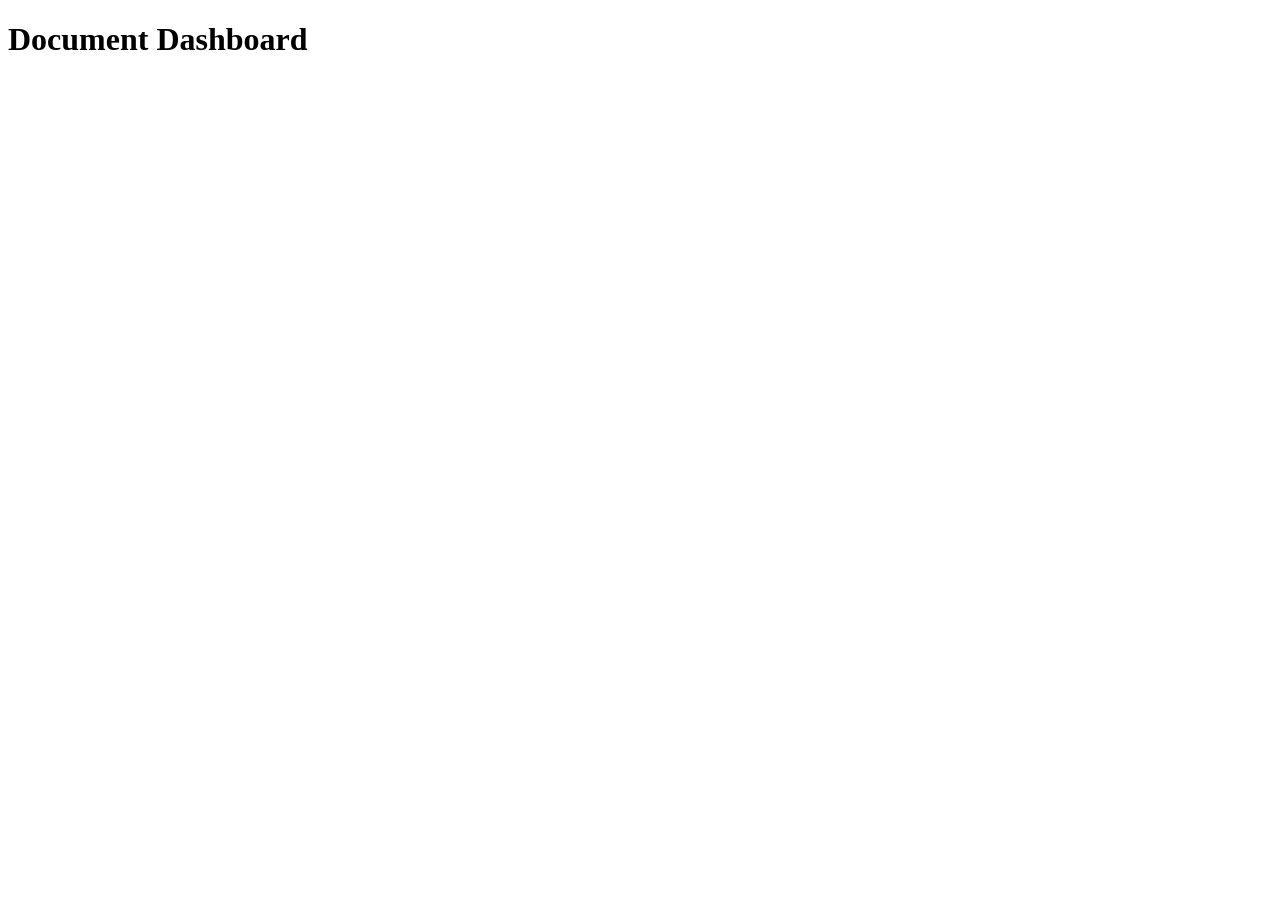
==== ui/html/index.html @ 3d8fd388 "Sprint 2: Web-UI, dashboard & detail pages" ====
<!DOCTYPE html>
<html lang="en">
<head>
    <meta charset="UTF-8">
    <title>Document Dashboard</title>
</head>
<body>
<h1>Document Dashboard</h1>
<ul id="docs"></ul>

<script src="main.js"></script>
</body>
</html>
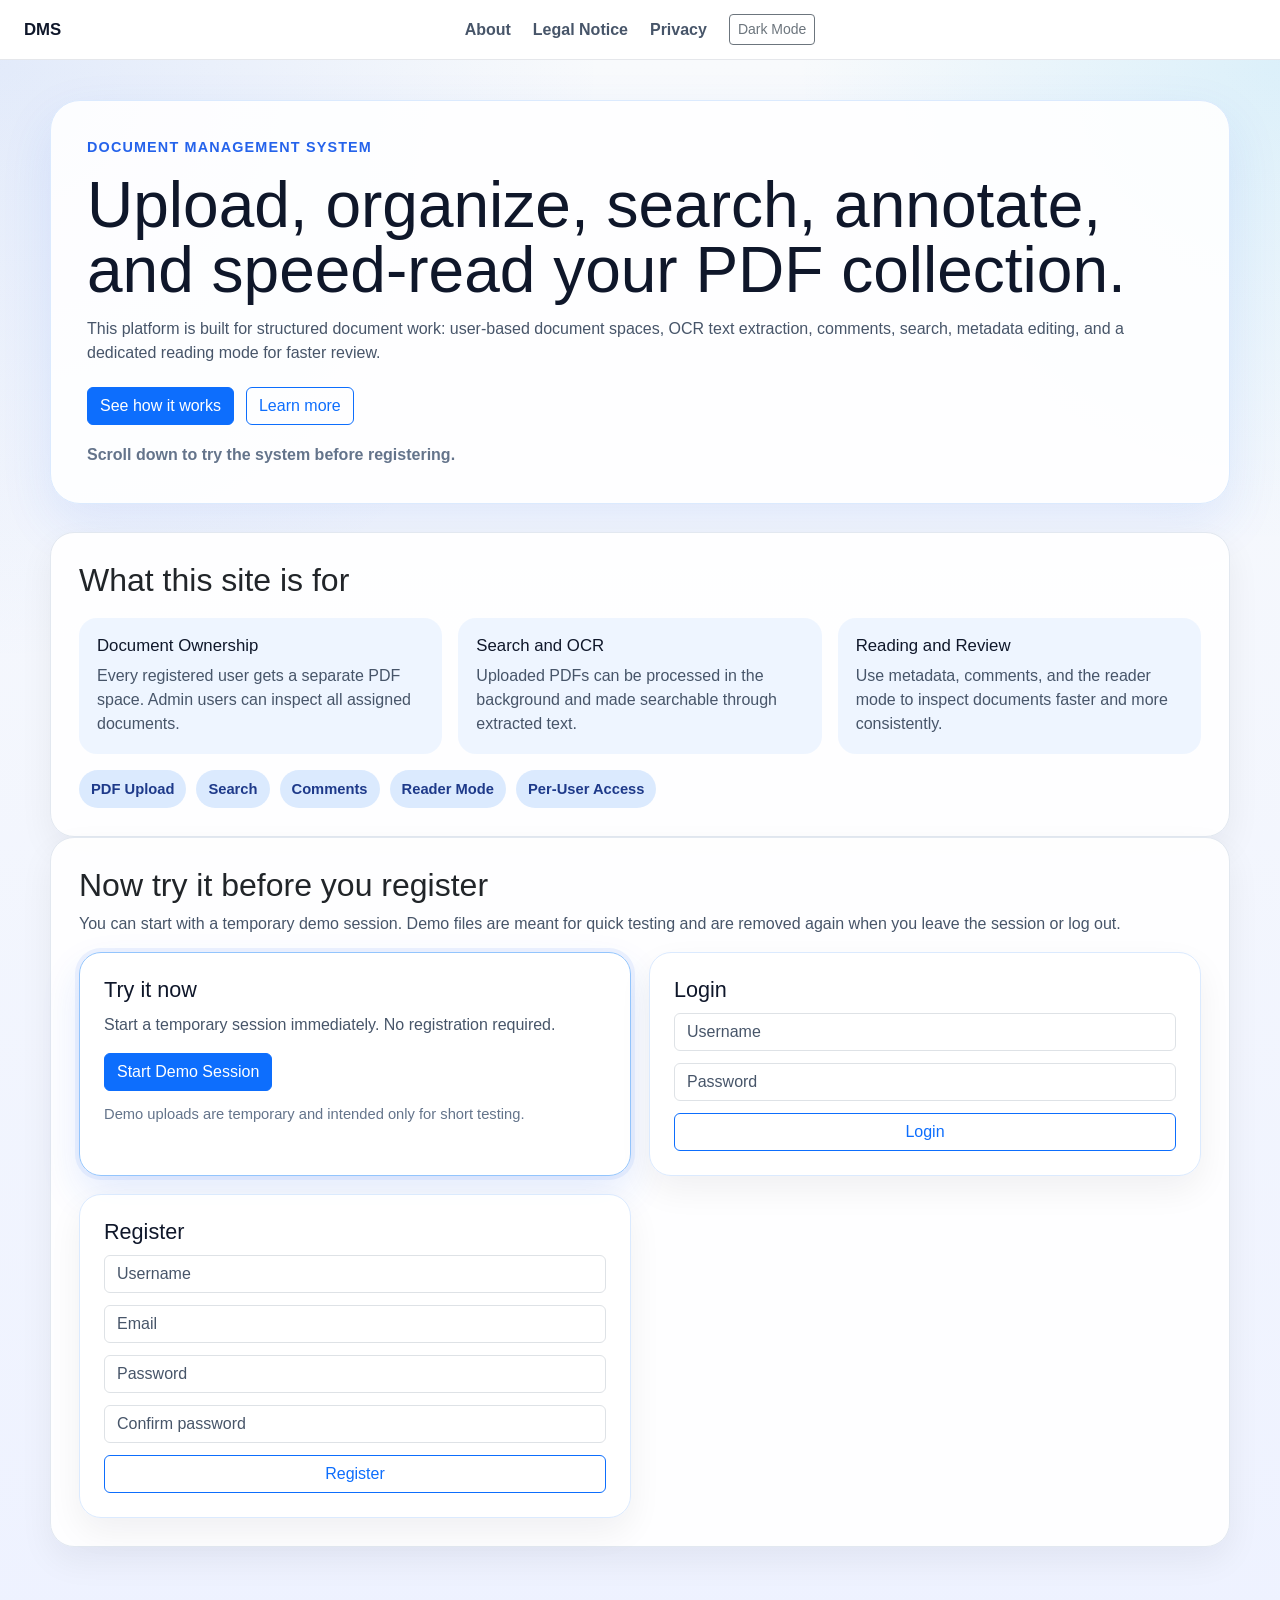
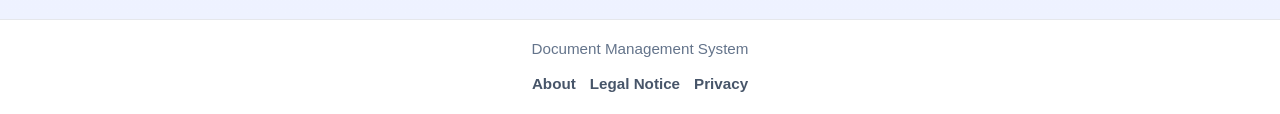
==== commit 63cb0ed7: "minimiale design änderung, search in reader, document access von jeder seite aus, navbar access leic" ====
--- a/ui/html/index.html
+++ b/ui/html/index.html
@@ -2,12 +2,123 @@
 <html lang="en">
 <head>
     <meta charset="UTF-8">
-    <title>Document Dashboard</title>
+    <meta name="viewport" content="width=device-width, initial-scale=1.0">
+    <title>Document Management System</title>
+    <link href="https://cdn.jsdelivr.net/npm/bootstrap@5.3.2/dist/css/bootstrap.min.css" rel="stylesheet">
+    <link rel="stylesheet" href="../css/common.css">
+    <link rel="stylesheet" href="../css/landing.css">
 </head>
-<body>
-<h1>Document Dashboard</h1>
-<ul id="docs"></ul>
+<body class="bg-light">
+<nav class="app-nav">
+    <div class="app-nav-left">
+        <a class="app-brand" href="index.html">DMS</a>
+    </div>
+    <div class="app-nav-right">
+        <div class="app-nav-meta">
+            <a class="app-nav-link" href="about.html">About</a>
+            <a class="app-nav-link" href="impressum.html">Legal Notice</a>
+            <a class="app-nav-link" href="privacy.html">Privacy</a>
+        </div>
+        <button id="themeToggleBtn" class="btn btn-outline-secondary btn-sm" type="button">Dark Mode</button>
+    </div>
+</nav>
 
-<script src="main.js"></script>
+<main class="landing-shell">
+    <div class="landing-container">
+        <section class="landing-hero">
+            <div class="landing-kicker">Document Management System</div>
+            <h1 class="landing-title">Upload, organize, search, annotate, and speed-read your PDF collection.</h1>
+            <p class="landing-muted">
+                This platform is built for structured document work: user-based document spaces, OCR text extraction,
+                comments, search, metadata editing, and a dedicated reading mode for faster review.
+            </p>
+            <div class="landing-actions">
+                <a class="btn btn-primary" href="#try-now">See how it works</a>
+                <a class="btn btn-outline-primary" href="about.html">Learn more</a>
+            </div>
+            <div class="landing-scroll-note">Scroll down to try the system before registering.</div>
+        </section>
+
+        <section class="landing-section">
+            <h2 class="landing-section-title">What this site is for</h2>
+            <div class="landing-features">
+                <article class="landing-feature">
+                    <h3>Document Ownership</h3>
+                    <p>Every registered user gets a separate PDF space. Admin users can inspect all assigned documents.</p>
+                </article>
+                <article class="landing-feature">
+                    <h3>Search and OCR</h3>
+                    <p>Uploaded PDFs can be processed in the background and made searchable through extracted text.</p>
+                </article>
+                <article class="landing-feature">
+                    <h3>Reading and Review</h3>
+                    <p>Use metadata, comments, and the reader mode to inspect documents faster and more consistently.</p>
+                </article>
+            </div>
+            <div class="landing-chip-row">
+                <span class="landing-chip">PDF Upload</span>
+                <span class="landing-chip">Search</span>
+                <span class="landing-chip">Comments</span>
+                <span class="landing-chip">Reader Mode</span>
+                <span class="landing-chip">Per-User Access</span>
+            </div>
+        </section>
+
+        <section id="try-now" class="landing-section">
+            <h2 class="landing-section-title">Now try it before you register</h2>
+            <p class="landing-muted">
+                You can start with a temporary demo session. Demo files are meant for quick testing and are removed again
+                when you leave the session or log out.
+            </p>
+
+            <div id="authError" class="auth-error"></div>
+
+            <div class="landing-auth-section">
+                <section class="landing-auth-card landing-auth-highlight">
+                    <h3 class="landing-auth-title">Try it now</h3>
+                    <p class="landing-muted">
+                        Start a temporary session immediately. No registration required.
+                    </p>
+                    <button id="tryNowBtn" class="btn btn-primary">Start Demo Session</button>
+                    <div class="landing-demo-note">
+                        Demo uploads are temporary and intended only for short testing.
+                    </div>
+                </section>
+
+                <section class="landing-auth-card">
+                    <h3 class="landing-auth-title">Login</h3>
+                    <form id="loginForm">
+                        <input id="usernameInput" class="form-control" type="text" placeholder="Username" required>
+                        <input id="passwordInput" class="form-control" type="password" placeholder="Password" required>
+                        <button class="btn btn-outline-primary" type="submit">Login</button>
+                    </form>
+                </section>
+
+                <section class="landing-auth-card">
+                    <h3 class="landing-auth-title">Register</h3>
+                    <form id="registerForm">
+                        <input id="registerUsernameInput" class="form-control" type="text" placeholder="Username" required>
+                        <input id="emailInput" class="form-control" type="email" placeholder="Email" required>
+                        <input id="registerPasswordInput" class="form-control" type="password" placeholder="Password" minlength="8" required>
+                        <input id="confirmPasswordInput" class="form-control" type="password" placeholder="Confirm password" minlength="8" required>
+                        <button class="btn btn-outline-primary" type="submit">Register</button>
+                    </form>
+                </section>
+            </div>
+        </section>
+    </div>
+</main>
+
+<footer class="site-footer">
+    <div>Document Management System</div>
+    <div class="site-footer-links">
+        <a class="site-footer-link" href="about.html">About</a>
+        <a class="site-footer-link" href="impressum.html">Legal Notice</a>
+        <a class="site-footer-link" href="privacy.html">Privacy</a>
+    </div>
+</footer>
+
+<script src="../js/auth.js"></script>
+<script src="../js/landing.js"></script>
 </body>
 </html>
--- a/ui/css/common.css
+++ b/ui/css/common.css
@@ -0,0 +1,145 @@
+.app-nav {
+    display: grid;
+    grid-template-columns: minmax(0, 1fr) auto minmax(0, 1fr);
+    align-items: center;
+    gap: 16px;
+    padding: 14px 24px;
+    border-bottom: 1px solid #e5e7eb;
+    background: #ffffff;
+}
+
+.app-nav-left,
+.app-nav-right {
+    display: flex;
+    align-items: center;
+    gap: 22px;
+    flex-wrap: wrap;
+}
+
+.app-nav-left {
+    justify-self: start;
+}
+
+.app-nav-right {
+    justify-self: end;
+}
+
+.app-nav-center {
+    justify-self: center;
+    text-align: center;
+    font-size: 1.1rem;
+    font-weight: 800;
+    color: #2563eb;
+    letter-spacing: 0.04em;
+}
+
+.app-nav-meta {
+    display: flex;
+    align-items: center;
+    gap: 22px;
+    flex-wrap: wrap;
+}
+
+.app-brand {
+    font-size: 1.05rem;
+    font-weight: 700;
+    color: #0f172a;
+    text-decoration: none;
+}
+
+.app-nav-link {
+    color: #475569;
+    text-decoration: none;
+    font-weight: 600;
+}
+
+.app-nav-link:hover {
+    color: #2563eb;
+}
+
+.app-nav-user {
+    color: #475569;
+    font-weight: 600;
+}
+
+.site-footer {
+    display: flex;
+    flex-direction: column;
+    align-items: center;
+    justify-content: center;
+    gap: 12px;
+    flex-wrap: wrap;
+    padding: 18px 24px;
+    border-top: 1px solid #e5e7eb;
+    background: #ffffff;
+    color: #64748b;
+    font-size: 0.95rem;
+}
+
+.site-footer-links {
+    display: flex;
+    gap: 14px;
+    flex-wrap: wrap;
+}
+
+.site-footer-link {
+    color: #475569;
+    text-decoration: none;
+    font-weight: 600;
+}
+
+.site-footer-link:hover {
+    color: #2563eb;
+}
+
+body.dark-mode .app-nav {
+    background: #0b1220;
+    border-color: #1f2937;
+}
+
+body.dark-mode .app-brand,
+body.dark-mode .app-nav-center,
+body.dark-mode .app-nav-link,
+body.dark-mode .app-nav-user {
+    color: #e2e8f0;
+}
+
+body.dark-mode .app-nav-center {
+    color: #7dd3fc;
+}
+
+body.dark-mode .app-nav-link:hover {
+    color: #7dd3fc;
+}
+
+body.dark-mode .site-footer {
+    background: #0b1220;
+    border-color: #1f2937;
+    color: #94a3b8;
+}
+
+body.dark-mode .site-footer-link {
+    color: #e2e8f0;
+}
+
+body.dark-mode .site-footer-link:hover {
+    color: #7dd3fc;
+}
+
+@media (max-width: 768px) {
+    .app-nav {
+        grid-template-columns: 1fr;
+        padding: 12px 16px;
+    }
+
+    .app-nav-left,
+    .app-nav-right,
+    .app-nav-center {
+        justify-self: stretch;
+        text-align: left;
+    }
+
+    .site-footer {
+        padding: 16px;
+    }
+}
--- a/ui/css/landing.css
+++ b/ui/css/landing.css
@@ -0,0 +1,226 @@
+body {
+    font-family: 'Segoe UI', Tahoma, Geneva, Verdana, sans-serif;
+}
+
+body.dark-mode.bg-light {
+    background-color: #0f172a !important;
+}
+
+body.dark-mode {
+    background-color: #0f172a;
+    color: #e2e8f0;
+}
+
+body.dark-mode .landing-shell {
+    background:
+        radial-gradient(circle at top left, rgba(56, 189, 248, 0.14), transparent 30%),
+        radial-gradient(circle at top right, rgba(14, 165, 233, 0.16), transparent 24%),
+        #0f172a;
+}
+
+body.dark-mode .landing-hero,
+body.dark-mode .landing-section,
+body.dark-mode .landing-auth-card {
+    background: rgba(15, 23, 42, 0.84);
+    border-color: #1f2937;
+    box-shadow: 0 20px 44px rgba(2, 6, 23, 0.34);
+}
+
+body.dark-mode .landing-muted,
+body.dark-mode .landing-feature p,
+body.dark-mode .landing-scroll-note {
+    color: #94a3b8;
+}
+
+body.dark-mode .landing-title,
+body.dark-mode .landing-section-title,
+body.dark-mode .landing-auth-title,
+body.dark-mode .landing-feature h3 {
+    color: #e2e8f0;
+}
+
+body.dark-mode .landing-chip {
+    background: #1e293b;
+    color: #e2e8f0;
+}
+
+body.dark-mode .landing-auth-card .form-control {
+    background-color: #0b1220;
+    color: #e2e8f0;
+    border-color: #334155;
+}
+
+body.dark-mode .landing-auth-card .form-control::placeholder {
+    color: #94a3b8;
+    opacity: 1;
+}
+
+.landing-shell {
+    background:
+        radial-gradient(circle at top left, rgba(37, 99, 235, 0.1), transparent 30%),
+        radial-gradient(circle at top right, rgba(14, 165, 233, 0.12), transparent 24%),
+        linear-gradient(180deg, #f8fafc 0%, #eef2ff 100%);
+    padding: 40px 20px 72px;
+}
+
+.landing-container {
+    max-width: 1180px;
+    margin: 0 auto;
+}
+
+.landing-hero {
+    border: 1px solid #dbeafe;
+    border-radius: 30px;
+    padding: 36px;
+    background: rgba(255, 255, 255, 0.9);
+    box-shadow: 0 20px 52px rgba(37, 99, 235, 0.1);
+    margin-bottom: 28px;
+}
+
+.landing-kicker {
+    color: #2563eb;
+    text-transform: uppercase;
+    letter-spacing: 0.08em;
+    font-weight: 700;
+    font-size: 0.9rem;
+    margin-bottom: 14px;
+}
+
+.landing-title {
+    margin: 0 0 14px;
+    font-size: clamp(2.3rem, 5vw, 4rem);
+    line-height: 1.02;
+    color: #0f172a;
+}
+
+.landing-muted {
+    color: #475569;
+}
+
+.landing-actions {
+    display: flex;
+    flex-wrap: wrap;
+    gap: 12px;
+    margin-top: 22px;
+}
+
+.landing-scroll-note {
+    margin-top: 18px;
+    color: #64748b;
+    font-weight: 600;
+}
+
+.landing-grid {
+    display: grid;
+    grid-template-columns: repeat(12, 1fr);
+    gap: 20px;
+    margin-bottom: 28px;
+}
+
+.landing-section {
+    grid-column: span 12;
+    border: 1px solid #e2e8f0;
+    border-radius: 24px;
+    padding: 28px;
+    background: rgba(255, 255, 255, 0.94);
+    box-shadow: 0 14px 34px rgba(15, 23, 42, 0.06);
+}
+
+.landing-features {
+    display: grid;
+    grid-template-columns: repeat(3, minmax(0, 1fr));
+    gap: 16px;
+    margin-top: 18px;
+}
+
+.landing-feature {
+    padding: 18px;
+    border-radius: 18px;
+    background: rgba(219, 234, 254, 0.48);
+}
+
+.landing-feature h3 {
+    margin: 0 0 8px;
+    font-size: 1.05rem;
+    color: #0f172a;
+}
+
+.landing-feature p {
+    margin: 0;
+    color: #475569;
+}
+
+.landing-chip-row {
+    display: flex;
+    flex-wrap: wrap;
+    gap: 10px;
+    margin-top: 16px;
+}
+
+.landing-chip {
+    padding: 8px 12px;
+    border-radius: 999px;
+    background: #dbeafe;
+    color: #1e3a8a;
+    font-weight: 700;
+    font-size: 0.92rem;
+}
+
+.landing-auth-section {
+    display: grid;
+    grid-template-columns: repeat(2, minmax(0, 1fr));
+    gap: 18px;
+    align-items: stretch;
+}
+
+.landing-auth-card {
+    border: 1px solid #dbeafe;
+    border-radius: 22px;
+    padding: 24px;
+    background: rgba(255, 255, 255, 0.95);
+    box-shadow: 0 14px 34px rgba(15, 23, 42, 0.06);
+}
+
+.landing-auth-title {
+    margin: 0 0 10px;
+    color: #0f172a;
+    font-size: 1.35rem;
+}
+
+.landing-auth-card form {
+    display: flex;
+    flex-direction: column;
+    gap: 12px;
+}
+
+.landing-auth-card .form-control::placeholder {
+    color: #475569;
+    opacity: 1;
+}
+
+.landing-auth-highlight {
+    border: 1px solid #93c5fd;
+    box-shadow: 0 0 0 4px rgba(37, 99, 235, 0.08), 0 18px 40px rgba(37, 99, 235, 0.12);
+}
+
+.landing-demo-note {
+    margin-top: 12px;
+    font-size: 0.92rem;
+    color: #64748b;
+}
+
+@media (max-width: 992px) {
+    .landing-features,
+    .landing-auth-section {
+        grid-template-columns: 1fr;
+    }
+}
+
+@media (max-width: 600px) {
+    .landing-hero,
+    .landing-section,
+    .landing-auth-card {
+        padding: 20px;
+        border-radius: 20px;
+    }
+}
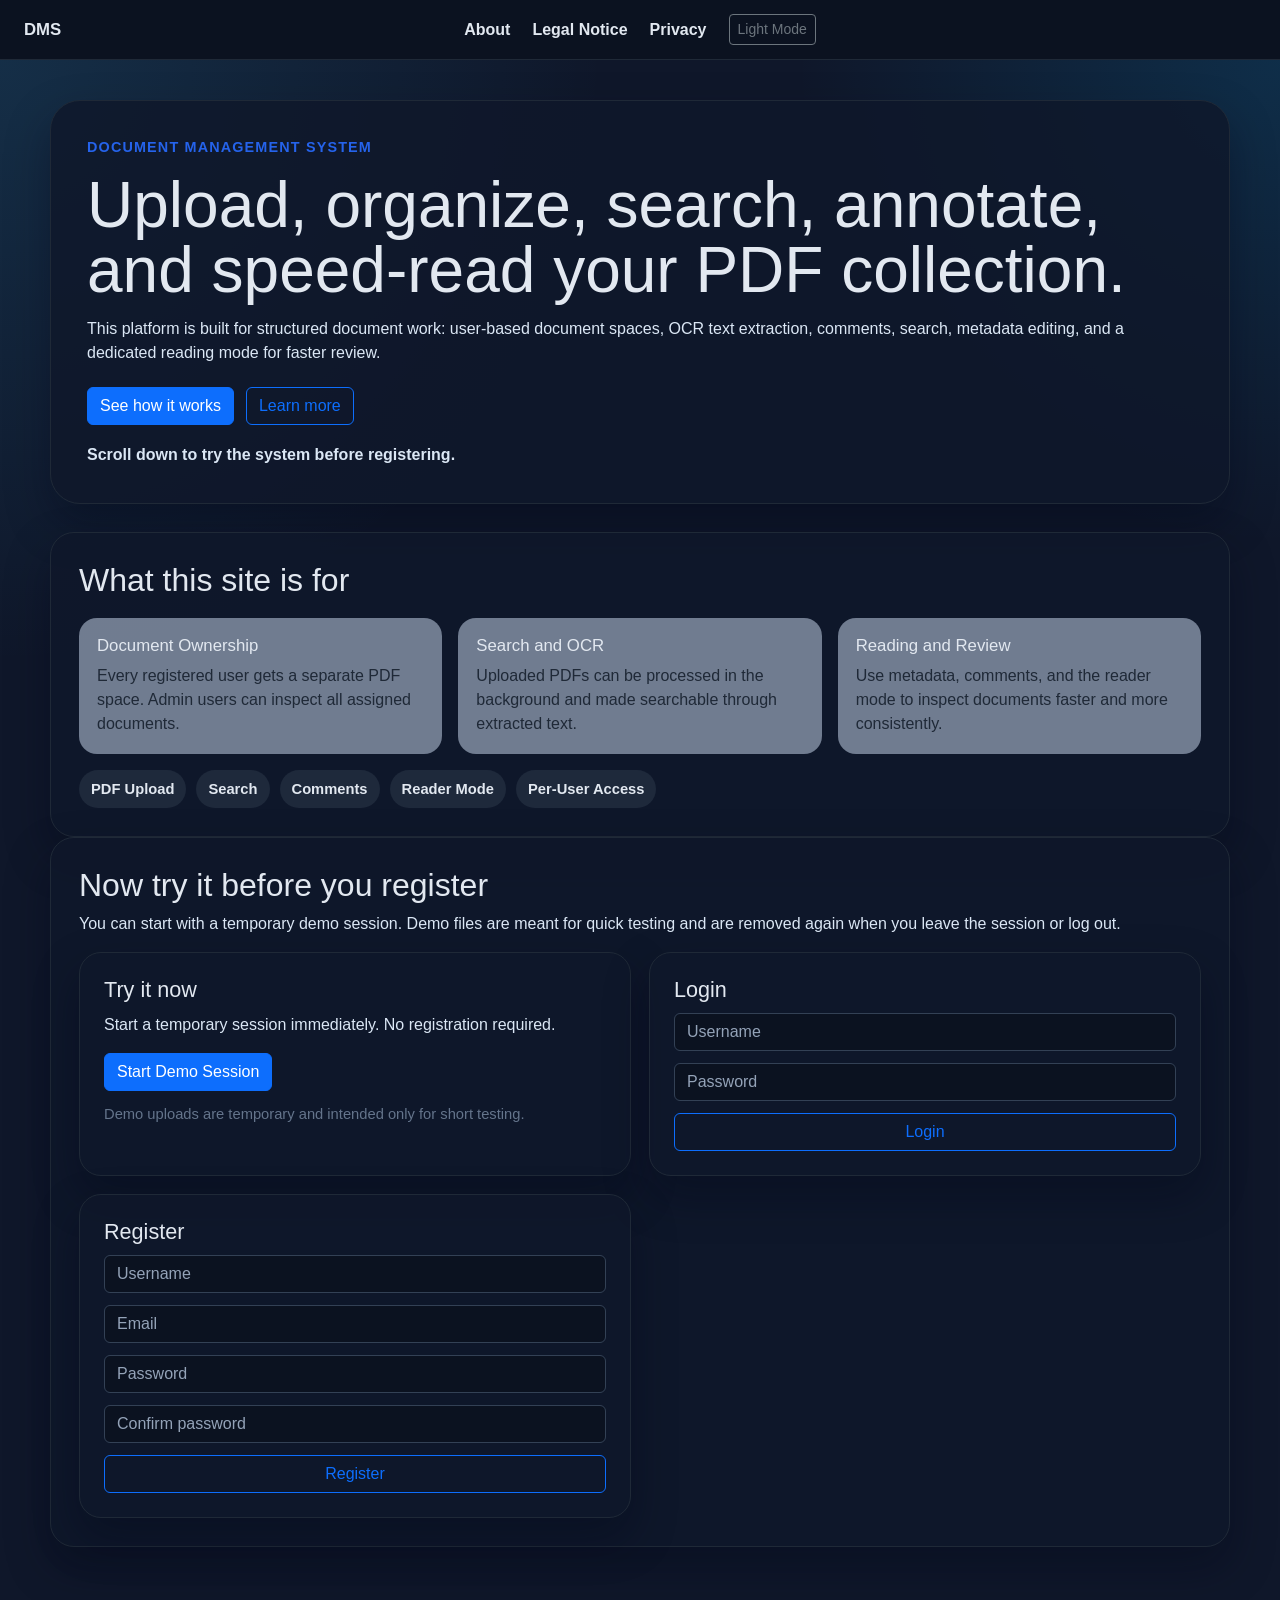
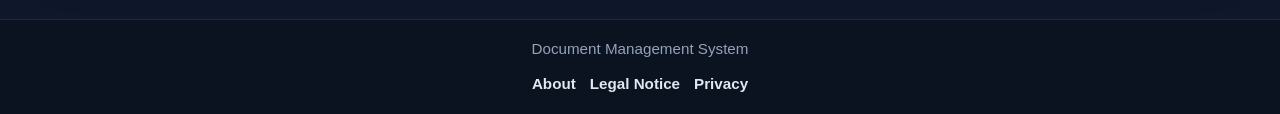
==== commit dc527bbb: "portfolio added" ====
--- a/ui/html/index.html
+++ b/ui/html/index.html
@@ -33,7 +33,7 @@
                 comments, search, metadata editing, and a dedicated reading mode for faster review.
             </p>
             <div class="landing-actions">
-                <a class="btn btn-primary" href="#try-now">See how it works</a>
+                <a id="showHowItWorksBtn" class="btn btn-primary" href="#try-now">See how it works</a>
                 <a class="btn btn-outline-primary" href="about.html">Learn more</a>
             </div>
             <div class="landing-scroll-note">Scroll down to try the system before registering.</div>
@@ -74,7 +74,7 @@
             <div id="authError" class="auth-error"></div>
 
             <div class="landing-auth-section">
-                <section class="landing-auth-card landing-auth-highlight">
+                <section id="tryNowCard" class="landing-auth-card landing-auth-highlight">
                     <h3 class="landing-auth-title">Try it now</h3>
                     <p class="landing-muted">
                         Start a temporary session immediately. No registration required.
--- a/ui/css/landing.css
+++ b/ui/css/landing.css
@@ -27,9 +27,11 @@
 }
 
 body.dark-mode .landing-muted,
-body.dark-mode .landing-feature p,
 body.dark-mode .landing-scroll-note {
-    color: #94a3b8;
+    color: #dbe7f5;
+}
+body.dark-mode .landing-feature p{
+    color: #1f2937;
 }
 
 body.dark-mode .landing-title,
@@ -147,7 +149,8 @@
 
 .landing-feature p {
     margin: 0;
-    color: #475569;
+    color: #111827;
+    font-weight: 500;
 }
 
 .landing-chip-row {
@@ -201,6 +204,39 @@
 .landing-auth-highlight {
     border: 1px solid #93c5fd;
     box-shadow: 0 0 0 4px rgba(37, 99, 235, 0.08), 0 18px 40px rgba(37, 99, 235, 0.12);
+    transition: border-color 0.38s ease, box-shadow 0.38s ease, transform 0.38s ease, filter 0.38s ease;
+}
+
+.landing-auth-glow {
+    border-color: rgba(37, 99, 235, 0.7);
+    box-shadow:
+        0 0 0 1px rgba(96, 165, 250, 0.55),
+        0 0 22px rgba(59, 130, 246, 0.18),
+        0 18px 40px rgba(37, 99, 235, 0.16);
+    animation: landingGlowPulse 1.45s ease;
+}
+
+body.dark-mode .landing-auth-glow {
+    border-color: rgba(103, 232, 249, 0.62);
+    box-shadow:
+        0 0 0 1px rgba(56, 189, 248, 0.42),
+        0 0 26px rgba(34, 211, 238, 0.2),
+        0 22px 42px rgba(2, 6, 23, 0.36);
+}
+
+@keyframes landingGlowPulse {
+    0% {
+        transform: translateY(0);
+        filter: saturate(1);
+    }
+    35% {
+        transform: translateY(-1px);
+        filter: saturate(1.04);
+    }
+    100% {
+        transform: translateY(0);
+        filter: saturate(1);
+    }
 }
 
 .landing-demo-note {
